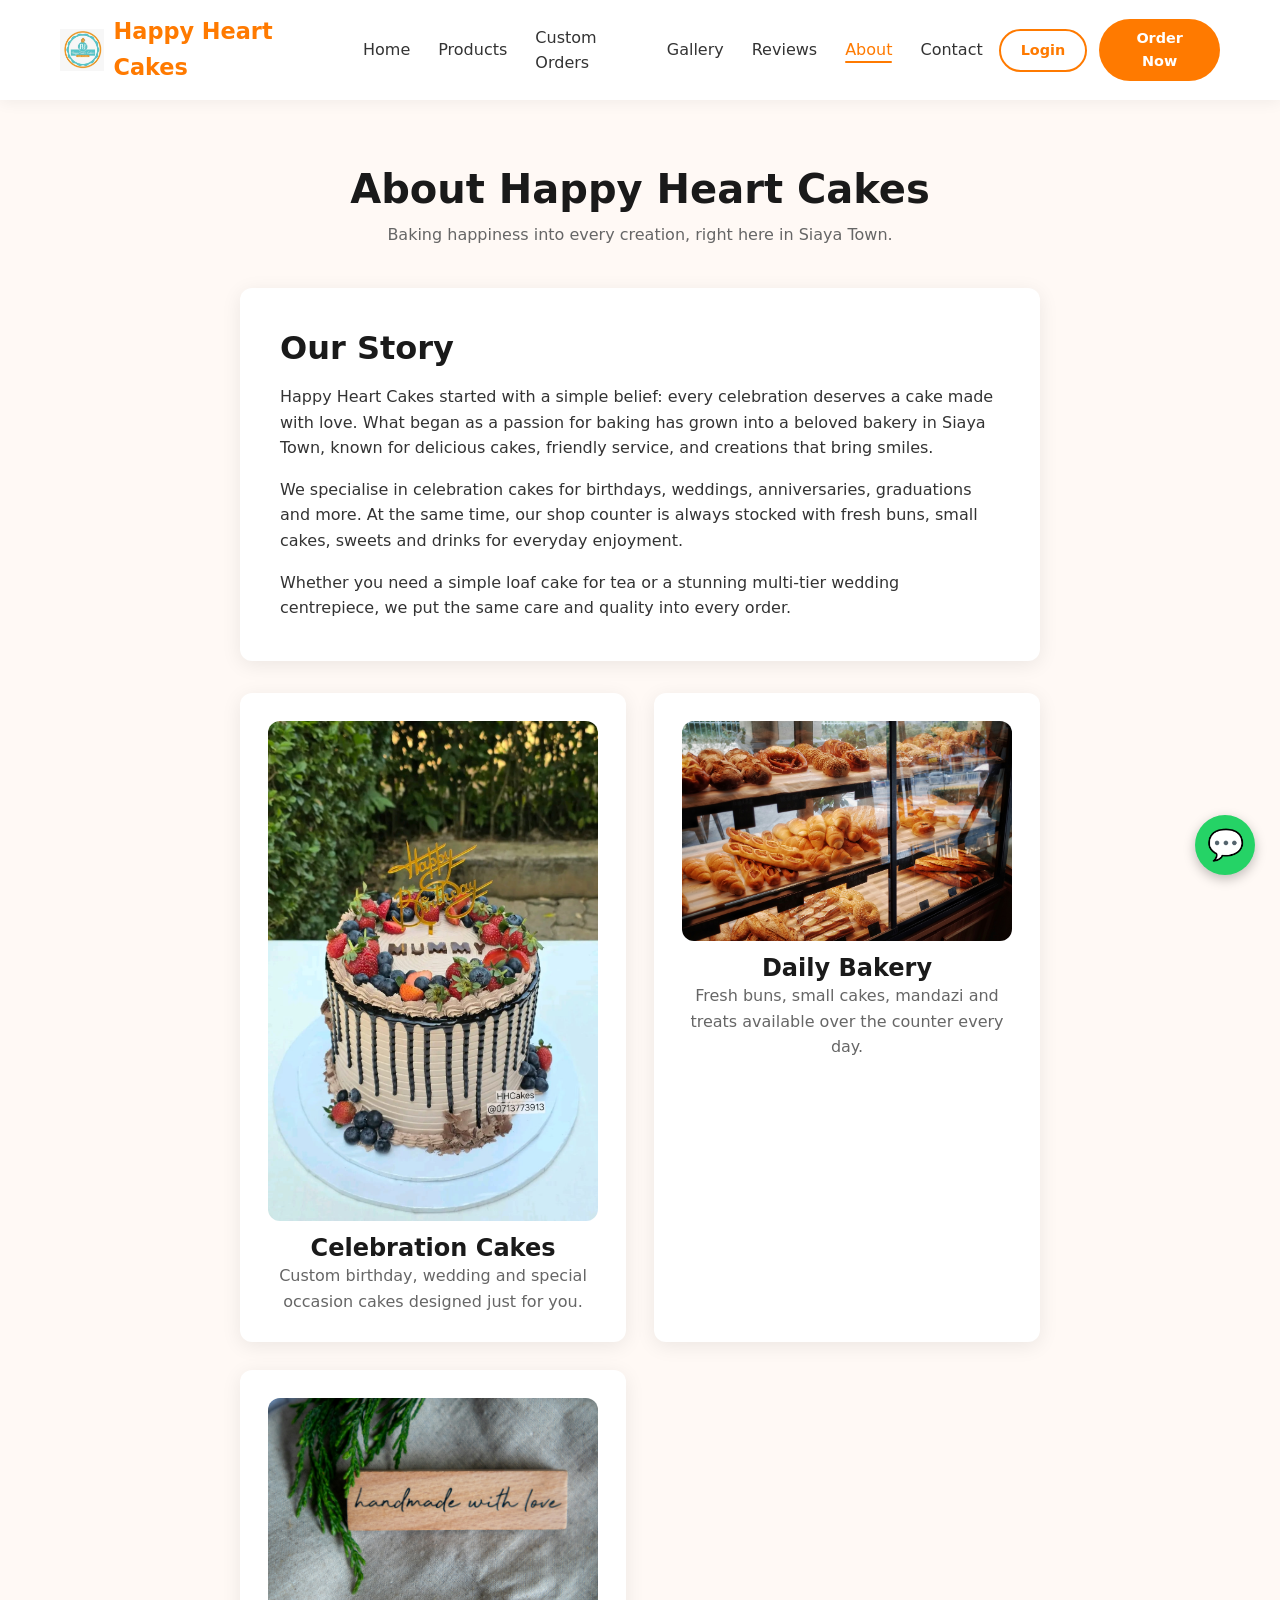
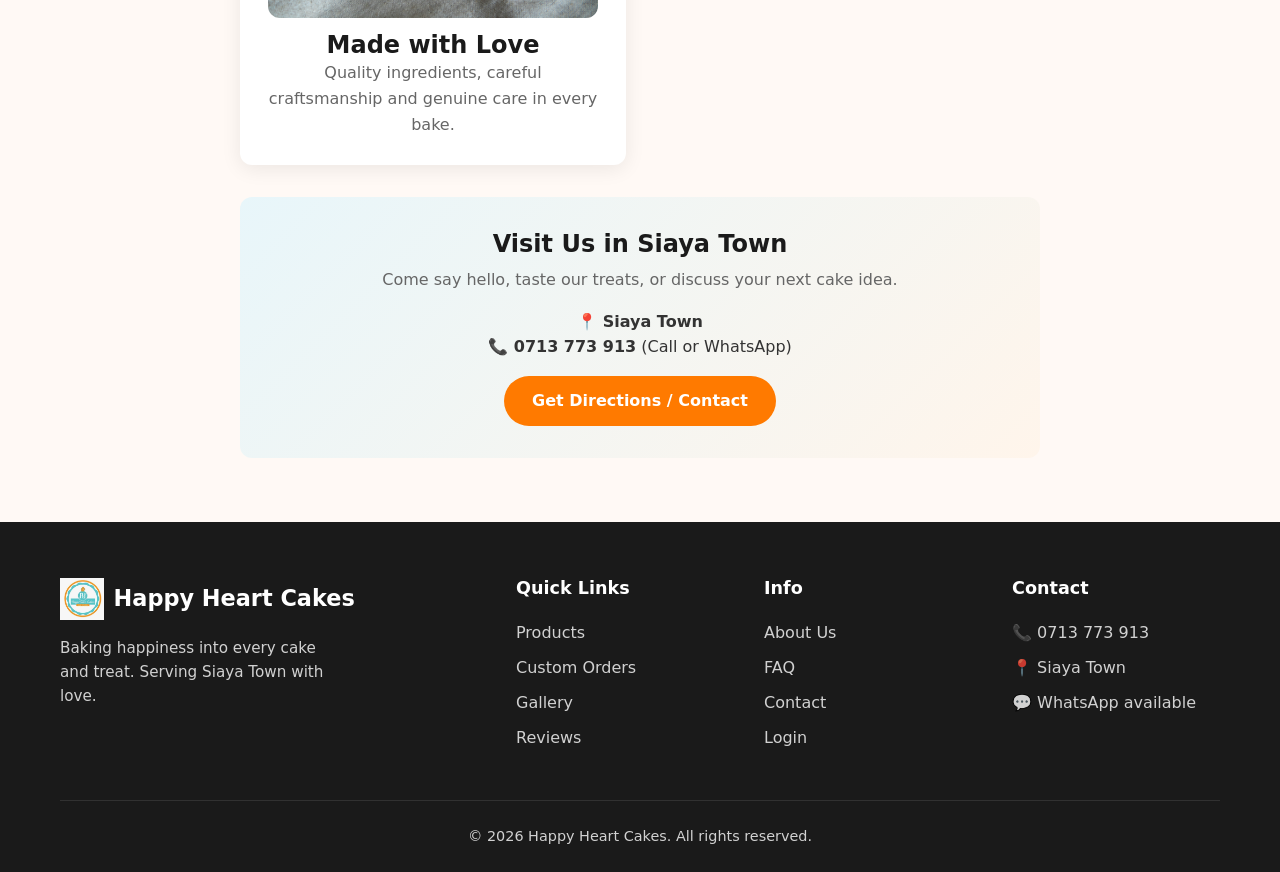
==== about.html @ def92d84 "Initial frontend" ====
<!DOCTYPE html>
<html lang="en">
<head>
  <meta charset="UTF-8">
  <meta name="viewport" content="width=device-width, initial-scale=1.0">
  <title>About Us | Happy Heart Cakes</title>
  <link rel="stylesheet" href="css/style.css">
  <link rel="icon" href="images/logo.jpeg" type="image/png">
</head>
<body>
  <header class="header">
    <div class="container">
      <nav class="navbar">
        <a href="index.html" class="logo">
  <img src="images/logo.jpeg" alt="Happy Heart Cakes" style="height: 42px; width: auto;">
  Happy Heart Cakes
</a>
        <ul class="nav-links">
          <li><a href="index.html">Home</a></li>
          <li><a href="products.html">Products</a></li>
          <li><a href="custom-order.html">Custom Orders</a></li>
          <li><a href="gallery.html">Gallery</a></li>
          <li><a href="reviews.html">Reviews</a></li>
          <li><a href="about.html" class="active">About</a></li>
          <li><a href="contact.html">Contact</a></li>
        </ul>
        <div class="nav-actions">
          <a href="login.html" class="btn btn-outline btn-sm">Login</a>
          <a href="custom-order.html" class="btn btn-primary btn-sm">Order Now</a>
          <button class="mobile-toggle">☰</button>
        </div>
      </nav>
    </div>
  </header>

  <section class="section">
    <div class="container">
      <h1 class="section-title">About Happy Heart Cakes</h1>
      <p class="section-subtitle">Baking happiness into every creation, right here in Siaya Town.</p>

      <div style="max-width: 800px; margin: 0 auto;">
        <div style="background: white; padding: 2.5rem; border-radius: var(--radius); box-shadow: var(--shadow); margin-bottom: 2rem;">
          <h2 class="mb-2">Our Story</h2>
          <p style="margin-bottom: 1rem;">Happy Heart Cakes started with a simple belief: every celebration deserves a cake made with love. What began as a passion for baking has grown into a beloved bakery in Siaya Town, known for delicious cakes, friendly service, and creations that bring smiles.</p>
          <p style="margin-bottom: 1rem;">We specialise in celebration cakes for birthdays, weddings, anniversaries, graduations and more. At the same time, our shop counter is always stocked with fresh buns, small cakes, sweets and drinks for everyday enjoyment.</p>
          <p>Whether you need a simple loaf cake for tea or a stunning multi-tier wedding centrepiece, we put the same care and quality into every order.</p>
        </div>

        <div class="product-grid" style="margin-bottom: 2rem;">
          <div style="background: white; padding: 1.75rem; border-radius: var(--radius); box-shadow: var(--shadow); text-align: center;">
            <div style="font-size: 2.5rem; margin-bottom: 0.75rem;"><img src="images/gallary12.jpeg" alt="Chocolate Fudge Cake" style="width:100%; height:100%; object-fit:cover; border-radius: 12px;"></div>
            <h3>Celebration Cakes</h3>
            <p style="color: var(--gray-600);">Custom birthday, wedding and special occasion cakes designed just for you.</p>
          </div>
          <div style="background: white; padding: 1.75rem; border-radius: var(--radius); box-shadow: var(--shadow); text-align: center;">
            <div style="font-size: 2.5rem; margin-bottom: 0.75rem;"><img src="images/daily.jpg" alt="Chocolate Fudge Cake" style="width:100%; height:100%; object-fit:cover; border-radius: 12px;"></div>
            <h3>Daily Bakery</h3>
            <p style="color: var(--gray-600);">Fresh buns, small cakes, mandazi and treats available over the counter every day.</p>
          </div>
          <div style="background: white; padding: 1.75rem; border-radius: var(--radius); box-shadow: var(--shadow); text-align: center;">
            <div style="font-size: 2.5rem; margin-bottom: 0.75rem;"><img src="images/love.jpg" alt="Chocolate Fudge Cake" style="width:100%; height:100%; object-fit:cover; border-radius: 12px;"></div>
            <h3>Made with Love</h3>
            <p style="color: var(--gray-600);">Quality ingredients, careful craftsmanship and genuine care in every bake.</p>
          </div>
        </div>

        <div style="background: linear-gradient(135deg, var(--light-blue-pale), #FFF5EB); padding: 2rem; border-radius: var(--radius); text-align: center;">
          <h3 class="mb-1">Visit Us in Siaya Town</h3>
          <p style="margin-bottom: 1rem; color: var(--gray-600);">Come say hello, taste our treats, or discuss your next cake idea.</p>
          <p><strong>📍 Siaya Town</strong></p>
          <p><strong>📞 0713 773 913</strong> (Call or WhatsApp)</p>
          <a href="contact.html" class="btn btn-primary mt-2">Get Directions / Contact</a>
        </div>
      </div>
    </div>
  </section>

  <footer class="footer">
    <div class="container">
      <div class="footer-grid">
        <div class="footer-brand">
          <a href="index.html" class="logo">
  <img src="images/logo.jpeg" alt="Happy Heart Cakes" style="height: 42px; width: auto;">
  Happy Heart Cakes
</a>
          <p>Baking happiness into every cake and treat. Serving Siaya Town with love.</p>
        </div>
        <div>
          <h4>Quick Links</h4>
          <ul>
            <li><a href="products.html">Products</a></li>
            <li><a href="custom-order.html">Custom Orders</a></li>
            <li><a href="gallery.html">Gallery</a></li>
            <li><a href="reviews.html">Reviews</a></li>
          </ul>
        </div>
        <div>
          <h4>Info</h4>
          <ul>
            <li><a href="about.html">About Us</a></li>
            <li><a href="faq.html">FAQ</a></li>
            <li><a href="contact.html">Contact</a></li>
            <li><a href="login.html">Login</a></li>
          </ul>
        </div>
        <div>
          <h4>Contact</h4>
          <ul>
            <li>📞 0713 773 913</li>
            <li>📍 Siaya Town</li>
            <li>💬 WhatsApp available</li>
          </ul>
        </div>
      </div>
      <div class="footer-bottom">
        <p>&copy; 2026 Happy Heart Cakes. All rights reserved.</p>
      </div>
    </div>
  </footer>

  <script src="js/main.js"></script>
</body>
</html>
---- css/style.css ----
/* ============================================
   Happy Heart Cakes - Main Stylesheet
   Theme: Orange, Light Blue, White
   ============================================ */

:root {
  --orange: #FF7A00;
  --orange-dark: #E56A00;
  --orange-light: #FFB366;
  --light-blue: #7EC8E3;
  --light-blue-dark: #5BB5D4;
  --light-blue-pale: #E8F6FA;
  --white: #FFFFFF;
  --off-white: #FFF9F5;
  --gray-100: #F7F7F7;
  --gray-200: #EEEEEE;
  --gray-300: #DDDDDD;
  --gray-600: #666666;
  --gray-800: #333333;
  --dark: #1A1A1A;
  --success: #28A745;
  --danger: #DC3545;
  --shadow: 0 4px 20px rgba(0, 0, 0, 0.08);
  --shadow-hover: 0 8px 30px rgba(0, 0, 0, 0.12);
  --radius: 12px;
  --radius-sm: 8px;
  --transition: all 0.3s ease;
}

* {
  margin: 0;
  padding: 0;
  box-sizing: border-box;
}

html {
  scroll-behavior: smooth;
}

body {
  font-family: 'Segoe UI', system-ui, -apple-system, sans-serif;
  background-color: var(--off-white);
  color: var(--gray-800);
  line-height: 1.6;
  min-height: 100vh;
  display: flex;
  flex-direction: column;
}

img {
  max-width: 100%;
  height: auto;
  display: block;
}

a {
  text-decoration: none;
  color: inherit;
  transition: var(--transition);
}

ul {
  list-style: none;
}

/* ========== Typography ========== */
h1, h2, h3, h4, h5 {
  font-weight: 700;
  line-height: 1.25;
  color: var(--dark);
}

h1 { font-size: 2.5rem; }
h2 { font-size: 2rem; }
h3 { font-size: 1.5rem; }
h4 { font-size: 1.25rem; }

.section-title {
  text-align: center;
  margin-bottom: 0.5rem;
}

.section-subtitle {
  text-align: center;
  color: var(--gray-600);
  margin-bottom: 2.5rem;
  max-width: 600px;
  margin-left: auto;
  margin-right: auto;
}

/* ========== Layout ========== */
.container {
  width: 100%;
  max-width: 1200px;
  margin: 0 auto;
  padding: 0 1.25rem;
}

.section {
  padding: 4rem 0;
}

.btn {
  display: inline-flex;
  align-items: center;
  justify-content: center;
  gap: 0.5rem;
  padding: 0.75rem 1.75rem;
  border: none;
  border-radius: 50px;
  font-size: 1rem;
  font-weight: 600;
  cursor: pointer;
  transition: var(--transition);
  text-align: center;
}

.btn-primary {
  background: var(--orange);
  color: var(--white);
}

.btn-primary:hover {
  background: var(--orange-dark);
  transform: translateY(-2px);
  box-shadow: var(--shadow);
}

.btn-secondary {
  background: var(--light-blue);
  color: var(--white);
}

.btn-secondary:hover {
  background: var(--light-blue-dark);
  transform: translateY(-2px);
}

.btn-outline {
  background: transparent;
  border: 2px solid var(--orange);
  color: var(--orange);
}

.btn-outline:hover {
  background: var(--orange);
  color: var(--white);
}

.btn-white {
  background: var(--white);
  color: var(--orange);
}

.btn-white:hover {
  background: var(--gray-100);
}

.btn-sm {
  padding: 0.5rem 1.25rem;
  font-size: 0.9rem;
}

.btn-block {
  width: 100%;
}

/* ========== Header / Navbar ========== */
.header {
  background: var(--white);
  box-shadow: 0 2px 15px rgba(0,0,0,0.06);
  position: sticky;
  top: 0;
  z-index: 1000;
}

.navbar {
  display: flex;
  align-items: center;
  justify-content: space-between;
  padding: 0.9rem 0;
  gap: 1rem;
}

.logo {
  display: flex;
  align-items: center;
  gap: 0.6rem;
  font-size: 1.4rem;
  font-weight: 800;
  color: var(--orange);
}

.logo-icon {
  width: 42px;
  height: 42px;
  background: linear-gradient(135deg, var(--orange), var(--orange-light));
  border-radius: 50%;
  display: flex;
  align-items: center;
  justify-content: center;
  color: white;
  font-size: 1.3rem;
  flex-shrink: 0;
}

.nav-links {
  display: flex;
  align-items: center;
  gap: 1.75rem;
}

.nav-links a {
  font-weight: 500;
  color: var(--gray-800);
  position: relative;
}

.nav-links a:hover,
.nav-links a.active {
  color: var(--orange);
}

.nav-links a.active::after {
  content: '';
  position: absolute;
  bottom: -4px;
  left: 0;
  width: 100%;
  height: 2px;
  background: var(--orange);
  border-radius: 2px;
}

.nav-actions {
  display: flex;
  align-items: center;
  gap: 0.75rem;
}

.mobile-toggle {
  display: none;
  background: none;
  border: none;
  font-size: 1.6rem;
  cursor: pointer;
  color: var(--dark);
}

/* ========== Hero ========== */
.hero {
  background: linear-gradient(135deg, var(--light-blue-pale) 0%, var(--white) 50%, #FFF0E6 100%);
  padding: 5rem 0 4rem;
  overflow: hidden;
}

.hero-content {
  display: grid;
  grid-template-columns: 1fr 1fr;
  gap: 3rem;
  align-items: center;
}

.hero-text h1 {
  font-size: 3rem;
  margin-bottom: 1rem;
  color: var(--dark);
}

.hero-text h1 span {
  color: var(--orange);
}

.hero-text p {
  font-size: 1.15rem;
  color: var(--gray-600);
  margin-bottom: 2rem;
  max-width: 480px;
}

.hero-buttons {
  display: flex;
  flex-wrap: wrap;
  gap: 1rem;
}

.hero-image {
  position: relative;
  text-align: center;
}

.hero-image .cake-placeholder {
  width: 100%;
  max-width: 420px;
  height: 380px;
  background: linear-gradient(145deg, var(--orange-light), var(--orange));
  border-radius: 30% 70% 70% 30% / 30% 30% 70% 70%;
  margin: 0 auto;
  display: flex;
  align-items: center;
  justify-content: center;
  font-size: 6rem;
  box-shadow: var(--shadow-hover);
  animation: float 4s ease-in-out infinite;
}

@keyframes float {
  0%, 100% { transform: translateY(0); }
  50% { transform: translateY(-15px); }
}

/* ========== Cards ========== */
.product-grid {
  display: grid;
  grid-template-columns: repeat(auto-fill, minmax(260px, 1fr));
  gap: 1.75rem;
}

.product-card {
  background: var(--white);
  border-radius: var(--radius);
  overflow: hidden;
  box-shadow: var(--shadow);
  transition: var(--transition);
  display: flex;
  flex-direction: column;
}

.product-card:hover {
  transform: translateY(-6px);
  box-shadow: var(--shadow-hover);
}

.product-img {
  height: 200px;
  background: linear-gradient(135deg, var(--light-blue-pale), #FFE8D6);
  display: flex;
  align-items: center;
  justify-content: center;
  font-size: 4rem;
  position: relative;
}

.product-badge {
  position: absolute;
  top: 12px;
  left: 12px;
  background: var(--orange);
  color: white;
  font-size: 0.75rem;
  font-weight: 600;
  padding: 0.25rem 0.75rem;
  border-radius: 50px;
}

.product-body {
  padding: 1.25rem;
  flex: 1;
  display: flex;
  flex-direction: column;
}

.product-body h3 {
  font-size: 1.15rem;
  margin-bottom: 0.4rem;
}

.product-body p {
  color: var(--gray-600);
  font-size: 0.9rem;
  margin-bottom: 1rem;
  flex: 1;
}

.product-footer {
  display: flex;
  align-items: center;
  justify-content: space-between;
  margin-top: auto;
}

.price {
  font-size: 1.25rem;
  font-weight: 700;
  color: var(--orange);
}

/* ========== Categories / Filters ========== */
.filters {
  display: flex;
  flex-wrap: wrap;
  gap: 0.75rem;
  justify-content: center;
  margin-bottom: 2.5rem;
}

.filter-btn {
  padding: 0.5rem 1.25rem;
  border: 2px solid var(--gray-300);
  background: white;
  border-radius: 50px;
  font-weight: 500;
  cursor: pointer;
  transition: var(--transition);
}

.filter-btn:hover,
.filter-btn.active {
  border-color: var(--orange);
  background: var(--orange);
  color: white;
}

/* ========== Forms ========== */
.form-group {
  margin-bottom: 1.25rem;
}

.form-group label {
  display: block;
  font-weight: 600;
  margin-bottom: 0.4rem;
  color: var(--gray-800);
}

.form-control {
  width: 100%;
  padding: 0.75rem 1rem;
  border: 2px solid var(--gray-300);
  border-radius: var(--radius-sm);
  font-size: 1rem;
  transition: var(--transition);
  background: white;
}

.form-control:focus {
  outline: none;
  border-color: var(--orange);
  box-shadow: 0 0 0 3px rgba(255, 122, 0, 0.15);
}

textarea.form-control {
  min-height: 120px;
  resize: vertical;
}

.form-row {
  display: grid;
  grid-template-columns: 1fr 1fr;
  gap: 1rem;
}

.upload-area {
  border: 2px dashed var(--gray-300);
  border-radius: var(--radius);
  padding: 2rem;
  text-align: center;
  cursor: pointer;
  transition: var(--transition);
  background: var(--gray-100);
}

.upload-area:hover,
.upload-area.dragover {
  border-color: var(--orange);
  background: #FFF5EB;
}

.upload-area input {
  display: none;
}

.upload-preview {
  margin-top: 1rem;
  max-width: 200px;
  border-radius: var(--radius-sm);
  display: none;
}

/* ========== Reviews ========== */
.stars {
  color: #FFB800;
  font-size: 1.1rem;
  letter-spacing: 2px;
}

.review-card {
  background: white;
  border-radius: var(--radius);
  padding: 1.5rem;
  box-shadow: var(--shadow);
}

.review-header {
  display: flex;
  align-items: center;
  gap: 1rem;
  margin-bottom: 0.75rem;
}

.review-avatar {
  width: 48px;
  height: 48px;
  border-radius: 50%;
  background: var(--light-blue);
  display: flex;
  align-items: center;
  justify-content: center;
  color: white;
  font-weight: 700;
  font-size: 1.2rem;
}

.review-meta h4 {
  font-size: 1rem;
  margin-bottom: 0.15rem;
}

.review-meta span {
  font-size: 0.85rem;
  color: var(--gray-600);
}

.review-photos {
  display: flex;
  gap: 0.5rem;
  margin-top: 1rem;
  flex-wrap: wrap;
}

.review-photos img,
.review-photos .photo-placeholder {
  width: 80px;
  height: 80px;
  border-radius: var(--radius-sm);
  object-fit: cover;
  background: var(--light-blue-pale);
  display: flex;
  align-items: center;
  justify-content: center;
  font-size: 1.5rem;
}

/* ========== Gallery ========== */
.gallery-grid {
  display: grid;
  grid-template-columns: repeat(auto-fill, minmax(280px, 1fr));
  gap: 1.5rem;
}

.gallery-item {
  position: relative;
  border-radius: var(--radius);
  overflow: hidden;
  aspect-ratio: 1;
  background: linear-gradient(135deg, var(--light-blue-pale), #FFE8D6);
  display: flex;
  align-items: center;
  justify-content: center;
  font-size: 4rem;
  box-shadow: var(--shadow);
  cursor: pointer;
  transition: var(--transition);
}

.gallery-item:hover {
  transform: scale(1.03);
  box-shadow: var(--shadow-hover);
}

.gallery-item .overlay {
  position: absolute;
  inset: 0;
  background: rgba(0,0,0,0.5);
  display: flex;
  align-items: flex-end;
  padding: 1.25rem;
  opacity: 0;
  transition: var(--transition);
  color: white;
}

.gallery-item:hover .overlay {
  opacity: 1;
}

/* ========== Auth Pages ========== */
.auth-page {
  min-height: calc(100vh - 80px);
  display: flex;
  align-items: center;
  justify-content: center;
  padding: 2rem 1rem;
  background: linear-gradient(135deg, var(--light-blue-pale), #FFF5EB);
}

.auth-card {
  background: white;
  border-radius: var(--radius);
  box-shadow: var(--shadow-hover);
  width: 100%;
  max-width: 440px;
  padding: 2.5rem;
}

.auth-tabs {
  display: flex;
  margin-bottom: 2rem;
  border-bottom: 2px solid var(--gray-200);
}

.auth-tab {
  flex: 1;
  text-align: center;
  padding: 0.75rem;
  font-weight: 600;
  cursor: pointer;
  color: var(--gray-600);
  border-bottom: 3px solid transparent;
  margin-bottom: -2px;
  transition: var(--transition);
}

.auth-tab.active {
  color: var(--orange);
  border-bottom-color: var(--orange);
}

.auth-form {
  display: none;
}

.auth-form.active {
  display: block;
}

.auth-footer {
  text-align: center;
  margin-top: 1.5rem;
  font-size: 0.95rem;
  color: var(--gray-600);
}

.auth-footer a {
  color: var(--orange);
  font-weight: 600;
}

/* ========== Dashboard ========== */
.dashboard {
  display: grid;
  grid-template-columns: 240px 1fr;
  min-height: calc(100vh - 80px);
}

.sidebar {
  background: var(--dark);
  color: white;
  padding: 1.5rem 0;
}

.sidebar-header {
  padding: 0 1.5rem 1.5rem;
  border-bottom: 1px solid rgba(255,255,255,0.1);
  margin-bottom: 1rem;
}

.sidebar-nav a {
  display: block;
  padding: 0.85rem 1.5rem;
  color: rgba(255,255,255,0.75);
  transition: var(--transition);
}

.sidebar-nav a:hover,
.sidebar-nav a.active {
  background: rgba(255,122,0,0.2);
  color: white;
  border-left: 3px solid var(--orange);
}

.dashboard-content {
  padding: 2rem;
  background: var(--gray-100);
}

.stats-grid {
  display: grid;
  grid-template-columns: repeat(auto-fit, minmax(200px, 1fr));
  gap: 1.25rem;
  margin-bottom: 2rem;
}

.stat-card {
  background: white;
  border-radius: var(--radius);
  padding: 1.5rem;
  box-shadow: var(--shadow);
}

.stat-card h3 {
  font-size: 0.9rem;
  color: var(--gray-600);
  font-weight: 500;
  margin-bottom: 0.5rem;
}

.stat-card .value {
  font-size: 1.75rem;
  font-weight: 700;
  color: var(--orange);
}

/* ========== Footer ========== */
.footer {
  background: var(--dark);
  color: rgba(255,255,255,0.8);
  padding: 3.5rem 0 1.5rem;
  margin-top: auto;
}

.footer-grid {
  display: grid;
  grid-template-columns: 2fr 1fr 1fr 1fr;
  gap: 2.5rem;
  margin-bottom: 2.5rem;
}

.footer-brand .logo {
  color: white;
  margin-bottom: 1rem;
}

.footer-brand p {
  max-width: 280px;
  font-size: 0.95rem;
}

.footer h4 {
  color: white;
  margin-bottom: 1.25rem;
  font-size: 1.1rem;
}

.footer ul li {
  margin-bottom: 0.6rem;
}

.footer a:hover {
  color: var(--orange-light);
}

.footer-bottom {
  border-top: 1px solid rgba(255,255,255,0.1);
  padding-top: 1.5rem;
  text-align: center;
  font-size: 0.9rem;
}

/* ========== Utilities ========== */
.text-center { text-align: center; }
.mb-1 { margin-bottom: 0.5rem; }
.mb-2 { margin-bottom: 1rem; }
.mb-3 { margin-bottom: 1.5rem; }
.mt-2 { margin-top: 1rem; }
.mt-3 { margin-top: 1.5rem; }
.d-flex { display: flex; }
.align-center { align-items: center; }
.gap-1 { gap: 0.5rem; }
.gap-2 { gap: 1rem; }
.badge {
  display: inline-block;
  padding: 0.25rem 0.75rem;
  border-radius: 50px;
  font-size: 0.8rem;
  font-weight: 600;
}
.badge-orange { background: #FFF0E6; color: var(--orange); }
.badge-blue { background: var(--light-blue-pale); color: var(--light-blue-dark); }

/* ========== Payment ========== */
.payment-methods {
  display: grid;
  grid-template-columns: 1fr 1fr;
  gap: 1rem;
  margin-bottom: 1.5rem;
}

.payment-option {
  border: 2px solid var(--gray-300);
  border-radius: var(--radius);
  padding: 1.25rem;
  cursor: pointer;
  text-align: center;
  transition: var(--transition);
}

.payment-option:hover,
.payment-option.selected {
  border-color: var(--orange);
  background: #FFF8F0;
}

.payment-option .icon {
  font-size: 2rem;
  margin-bottom: 0.5rem;
}

/* ========== FAQ ========== */
.faq-item {
  background: white;
  border-radius: var(--radius);
  margin-bottom: 1rem;
  box-shadow: var(--shadow);
  overflow: hidden;
}

.faq-question {
  padding: 1.25rem 1.5rem;
  font-weight: 600;
  cursor: pointer;
  display: flex;
  justify-content: space-between;
  align-items: center;
  transition: var(--transition);
}

.faq-question:hover {
  background: var(--gray-100);
}

.faq-answer {
  padding: 0 1.5rem 1.25rem;
  color: var(--gray-600);
  display: none;
}

.faq-item.open .faq-answer {
  display: block;
}

.faq-item.open .faq-question span {
  transform: rotate(45deg);
}

/* ========== Responsive ========== */
@media (max-width: 992px) {
  .hero-content {
    grid-template-columns: 1fr;
    text-align: center;
  }
  .hero-text p {
    margin-left: auto;
    margin-right: auto;
  }
  .hero-buttons {
    justify-content: center;
  }
  .footer-grid {
    grid-template-columns: 1fr 1fr;
  }
  .dashboard {
    grid-template-columns: 1fr;
  }
  .sidebar {
    display: none;
  }
}

@media (max-width: 768px) {
  h1 { font-size: 2rem; }
  .hero-text h1 { font-size: 2.2rem; }
  .nav-links {
    display: none;
    position: absolute;
    top: 100%;
    left: 0;
    right: 0;
    background: white;
    flex-direction: column;
    padding: 1rem;
    box-shadow: var(--shadow);
    gap: 0;
  }
  .nav-links.open {
    display: flex;
  }
  .nav-links a {
    padding: 0.85rem 1rem;
    border-bottom: 1px solid var(--gray-200);
  }
  .mobile-toggle {
    display: block;
  }
  .form-row {
    grid-template-columns: 1fr;
  }
  .footer-grid {
    grid-template-columns: 1fr;
  }
  .payment-methods {
    grid-template-columns: 1fr;
  }
}

@media (max-width: 480px) {
  .section { padding: 2.5rem 0; }
  .hero { padding: 3rem 0; }
  .product-grid {
    grid-template-columns: 1fr;
  }
}
/* =====================================================
   NEW UPDATES - Mobile + Loading States + Empty States
   ===================================================== */

/* Mobile improvements for cake configurators */
@media (max-width: 768px) {
  .tier-row {
    flex-direction: column;
    align-items: flex-start;
    gap: 0.3rem;
  }

  .tier-row label {
    min-width: auto;
    font-weight: 600;
  }

  .tier-row select {
    width: 100%;
  }

  .product-card .form-group {
    margin-bottom: 0.75rem;
  }

  .qty-selector {
    justify-content: flex-start;
  }

  .notes-box {
    font-size: 0.9rem;
    padding: 0.9rem 1rem;
  }

  .search-box {
    margin-bottom: 1.25rem;
  }

  .product-grid {
    grid-template-columns: 1fr;
  }
}

/* Button Loading State */
.btn.loading {
  position: relative;
  color: transparent !important;
  pointer-events: none;
}

.btn.loading::after {
  content: "";
  position: absolute;
  width: 18px;
  height: 18px;
  top: 50%;
  left: 50%;
  margin-left: -9px;
  margin-top: -9px;
  border: 2px solid rgba(255, 255, 255, 0.3);
  border-radius: 50%;
  border-top-color: #fff;
  animation: spin 0.7s linear infinite;
}

@keyframes spin {
  to {
    transform: rotate(360deg);
  }
}

/* Better Empty States */
.empty-state {
  text-align: center;
  padding: 3.5rem 1.5rem;
  background: white;
  border-radius: var(--radius);
  box-shadow: var(--shadow);
}

.empty-state .emoji {
  font-size: 3.5rem;
  margin-bottom: 1rem;
}

.empty-state h3 {
  margin-bottom: 0.5rem;
}

.empty-state p {
  color: var(--gray-600);
  margin-bottom: 1.5rem;
}

/* Search box polish */
.search-box {
  max-width: 420px;
  margin: 0 auto 1.75rem;
  position: relative;
}

.search-box input {
  width: 100%;
  padding: 0.8rem 1rem 0.8rem 2.7rem;
  border: 1px solid var(--gray-300);
  border-radius: 50px;
  font-size: 1rem;
  transition: border-color 0.2s, box-shadow 0.2s;
}

.search-box input:focus {
  outline: none;
  border-color: var(--orange);
  box-shadow: 0 0 0 3px rgba(255, 122, 0, 0.15);
}

.search-box::before {
  content: "🔍";
  position: absolute;
  left: 14px;
  top: 50%;
  transform: translateY(-50%);
  font-size: 1rem;
}

/* Notes box */
.notes-box {
  background: #fff8f0;
  border-left: 4px solid var(--orange);
  padding: 1rem 1.25rem;
  border-radius: 8px;
  margin-bottom: 2rem;
  font-size: 0.95rem;
  line-height: 1.6;
}
/* =====================================================
   MEDIUM PRIORITY UPDATES
   Toast + Mobile + Button states
   ===================================================== */

/* Toast Notification */
.toast {
  position: fixed;
  bottom: 30px;
  left: 50%;
  transform: translateX(-50%) translateY(100px);
  background: #222;
  color: white;
  padding: 0.9rem 1.5rem;
  border-radius: 50px;
  font-size: 0.95rem;
  font-weight: 500;
  box-shadow: 0 8px 25px rgba(0,0,0,0.25);
  z-index: 99999;
  opacity: 0;
  transition: all 0.35s ease;
  pointer-events: none;
  max-width: 90%;
  text-align: center;
}

.toast.show {
  transform: translateX(-50%) translateY(0);
  opacity: 1;
}

.toast.success {
  background: #25D366;
}

.toast.error {
  background: #e74c3c;
}

/* Better mobile spacing for Checkout */
@media (max-width: 768px) {
  .section .container {
    padding-left: 1rem;
    padding-right: 1rem;
  }

  .form-group {
    margin-bottom: 1.1rem;
  }

  .form-control {
    font-size: 16px; /* prevents zoom on iOS */
  }

  #confirmOrderBtn {
    margin-bottom: 2rem;
  }

  .product-footer {
    flex-wrap: wrap;
    gap: 0.5rem;
  }
}

/* Disabled Add to Cart state */
.btn:disabled,
.btn.loading {
  opacity: 0.7;
  cursor: not-allowed;
}
/* Print styles for Order Confirmation */
@media print {
  .header,
  .footer,
  .btn,
  #whatsapp-float,
  .mobile-toggle {
    display: none !important;
  }
  body {
    background: white;
  }
  #order-details {
    box-shadow: none !important;
    border: 1px solid #ddd;
  }
}
/* Dark Mode */
body.dark-mode {
  --gray-100: #1a1a1a;
  --gray-200: #2a2a2a;
  --gray-600: #bbb;
  background: #121212;
  color: #eee;
}
body.dark-mode .header,
body.dark-mode .footer,
body.dark-mode .product-card,
body.dark-mode .admin-section,
body.dark-mode .cart-summary,
body.dark-mode .auth-card {
  background: #1e1e1e !important;
  color: #eee;
}
body.dark-mode .form-control {
  background: #2a2a2a;
  color: #eee;
  border-color: #444;
}
body.dark-mode .btn-outline {
  color: #eee;
  border-color: #666;
}
/* Better keyboard focus */
a:focus,
button:focus,
input:focus,
select:focus,
textarea:focus {
  outline: 3px solid var(--orange);
  outline-offset: 2px;
}
/* =====================================================
   Hero - 3 Circular Images (Text left, images right)
   ===================================================== */

.hero-circles {
  display: flex;
  align-items: center;
  justify-content: center;
  gap: 14px;
}

.hero-circle {
  width: 110px;
  height: 110px;
  border-radius: 50%;
  object-fit: cover;
  border: 4px solid white;
  box-shadow: 0 8px 20px rgba(0, 0, 0, 0.12);
}

/* Middle image larger */
.hero-circle-main {
  width: 145px;
  height: 145px;
  border-width: 5px;
  box-shadow: 0 10px 25px rgba(0, 0, 0, 0.15);
}

/* Mobile */
@media (max-width: 768px) {
  .hero-circles {
    margin-top: 1.5rem;
  }
  .hero-circle {
    width: 85px;
    height: 85px;
  }
  .hero-circle-main {
    width: 110px;
    height: 110px;
  }
}
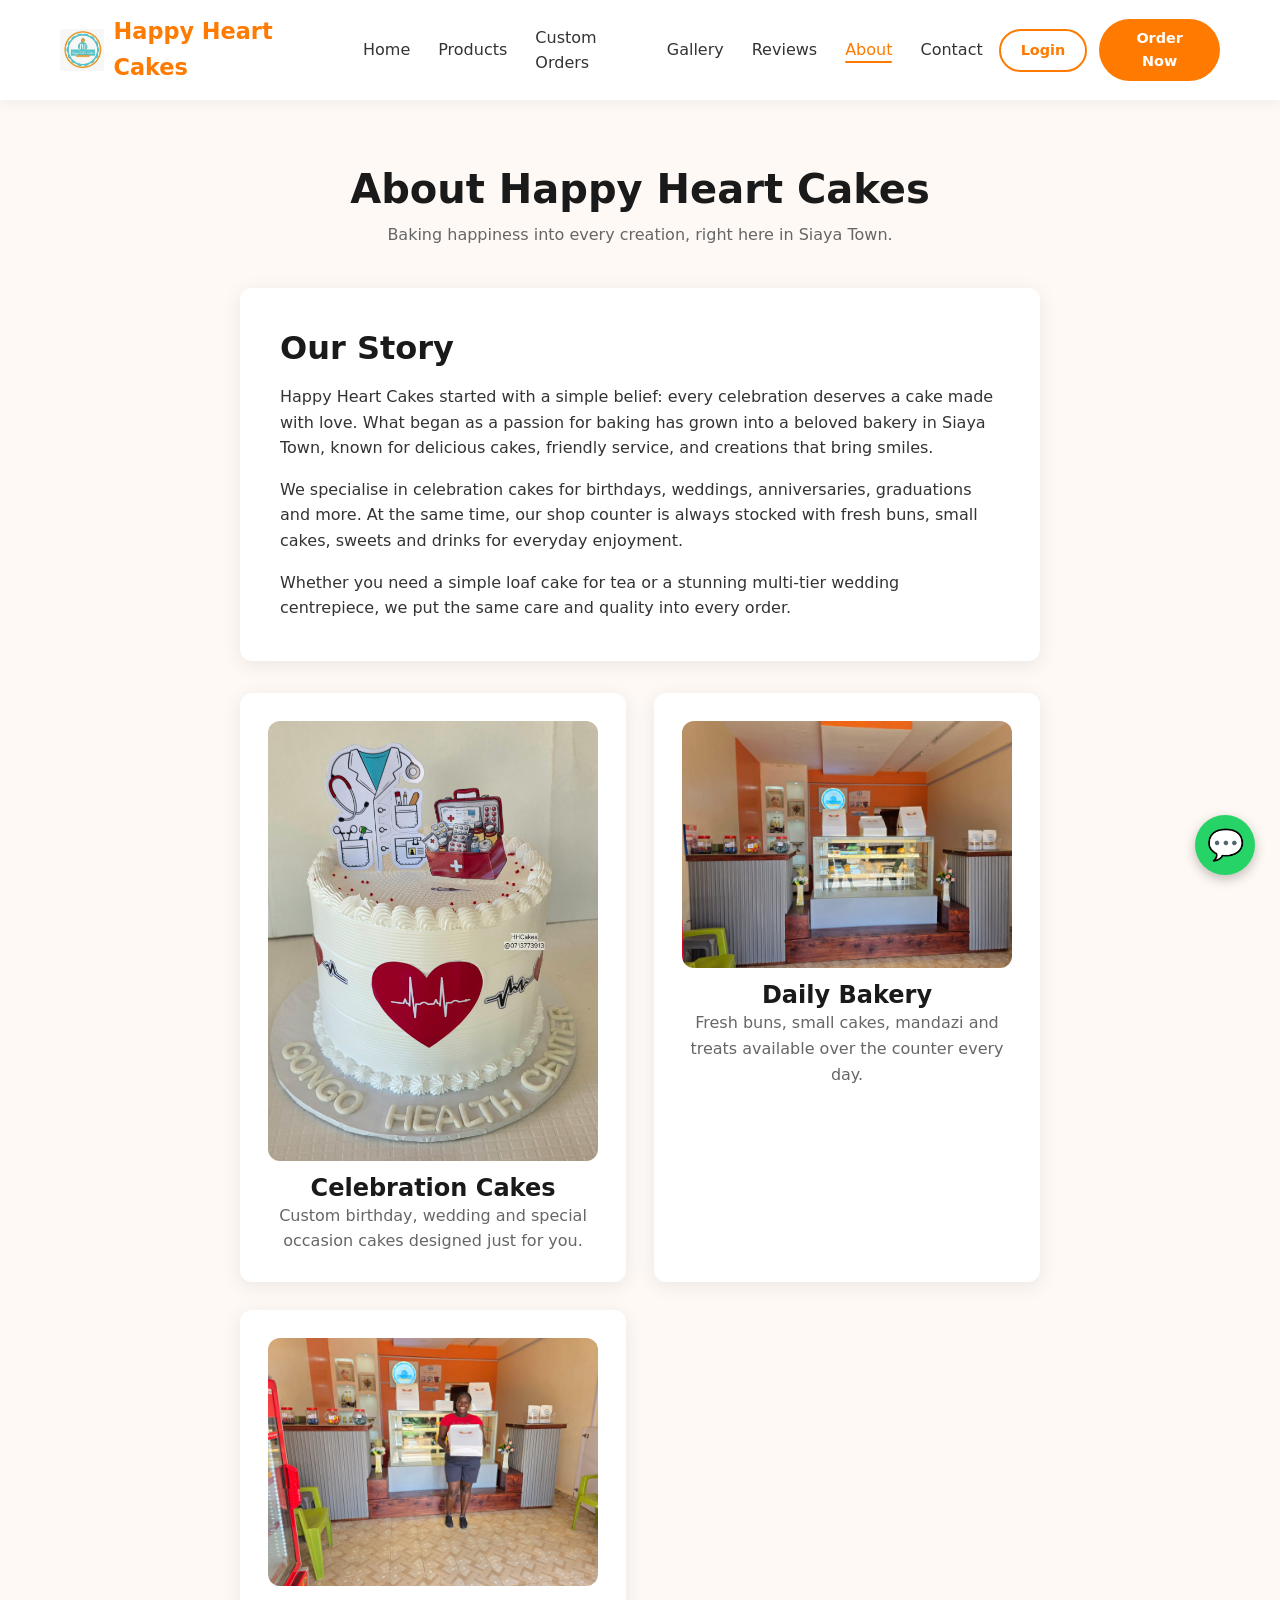
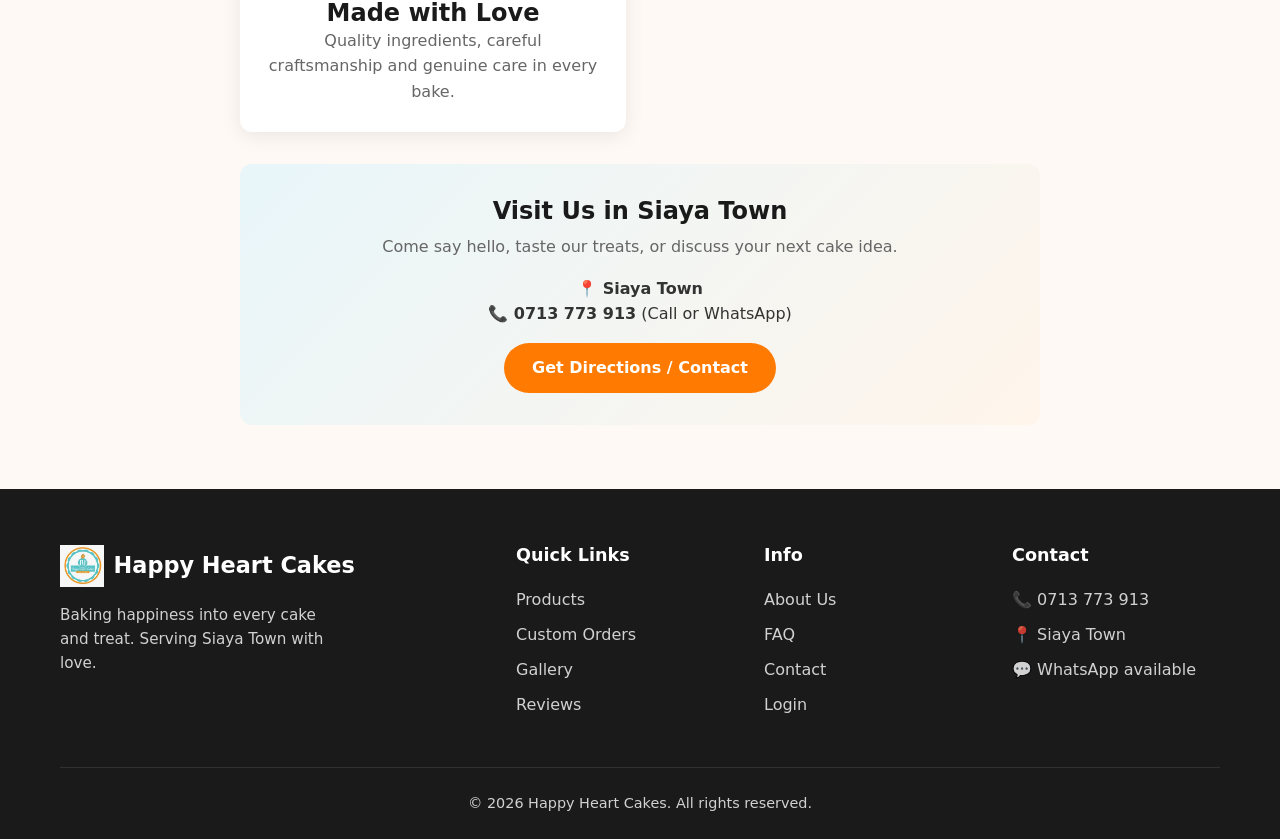
==== commit aedbc36c: "Update images and text" ====
--- a/about.html
+++ b/about.html
@@ -48,17 +48,17 @@
 
         <div class="product-grid" style="margin-bottom: 2rem;">
           <div style="background: white; padding: 1.75rem; border-radius: var(--radius); box-shadow: var(--shadow); text-align: center;">
-            <div style="font-size: 2.5rem; margin-bottom: 0.75rem;"><img src="images/gallary12.jpeg" alt="Chocolate Fudge Cake" style="width:100%; height:100%; object-fit:cover; border-radius: 12px;"></div>
+            <div style="font-size: 2.5rem; margin-bottom: 0.75rem;"><img src="images/about.jpeg" alt="Chocolate Fudge Cake" style="width:100%; height:100%; object-fit:cover; border-radius: 12px;"></div>
             <h3>Celebration Cakes</h3>
             <p style="color: var(--gray-600);">Custom birthday, wedding and special occasion cakes designed just for you.</p>
           </div>
           <div style="background: white; padding: 1.75rem; border-radius: var(--radius); box-shadow: var(--shadow); text-align: center;">
-            <div style="font-size: 2.5rem; margin-bottom: 0.75rem;"><img src="images/daily.jpg" alt="Chocolate Fudge Cake" style="width:100%; height:100%; object-fit:cover; border-radius: 12px;"></div>
+            <div style="font-size: 2.5rem; margin-bottom: 0.75rem;"><img src="images/bake.jpeg" alt="Chocolate Fudge Cake" style="width:100%; height:100%; object-fit:cover; border-radius: 12px;"></div>
             <h3>Daily Bakery</h3>
             <p style="color: var(--gray-600);">Fresh buns, small cakes, mandazi and treats available over the counter every day.</p>
           </div>
           <div style="background: white; padding: 1.75rem; border-radius: var(--radius); box-shadow: var(--shadow); text-align: center;">
-            <div style="font-size: 2.5rem; margin-bottom: 0.75rem;"><img src="images/love.jpg" alt="Chocolate Fudge Cake" style="width:100%; height:100%; object-fit:cover; border-radius: 12px;"></div>
+            <div style="font-size: 2.5rem; margin-bottom: 0.75rem;"><img src="images/made.jpeg" alt="Chocolate Fudge Cake" style="width:100%; height:100%; object-fit:cover; border-radius: 12px;"></div>
             <h3>Made with Love</h3>
             <p style="color: var(--gray-600);">Quality ingredients, careful craftsmanship and genuine care in every bake.</p>
           </div>
--- a/css/style.css
+++ b/css/style.css
@@ -35,6 +35,8 @@
 
 html {
   scroll-behavior: smooth;
+  max-width: 100%;
+  overflow-x: hidden;
 }
 
 body {
@@ -45,6 +47,8 @@
   min-height: 100vh;
   display: flex;
   flex-direction: column;
+  max-width: 100%;
+  overflow-x: hidden;
 }
 
 img {
@@ -181,6 +185,7 @@
   justify-content: space-between;
   padding: 0.9rem 0;
   gap: 1rem;
+  position: relative;
 }
 
 .logo {
@@ -844,121 +849,16 @@
   transform: rotate(45deg);
 }
 
-/* ========== Responsive ========== */
-@media (max-width: 992px) {
-  .hero-content {
-    grid-template-columns: 1fr;
-    text-align: center;
-  }
-  .hero-text p {
-    margin-left: auto;
-    margin-right: auto;
-  }
-  .hero-buttons {
-    justify-content: center;
-  }
-  .footer-grid {
-    grid-template-columns: 1fr 1fr;
-  }
-  .dashboard {
-    grid-template-columns: 1fr;
-  }
-  .sidebar {
-    display: none;
-  }
-}
-
-@media (max-width: 768px) {
-  h1 { font-size: 2rem; }
-  .hero-text h1 { font-size: 2.2rem; }
-  .nav-links {
-    display: none;
-    position: absolute;
-    top: 100%;
-    left: 0;
-    right: 0;
-    background: white;
-    flex-direction: column;
-    padding: 1rem;
-    box-shadow: var(--shadow);
-    gap: 0;
-  }
-  .nav-links.open {
-    display: flex;
-  }
-  .nav-links a {
-    padding: 0.85rem 1rem;
-    border-bottom: 1px solid var(--gray-200);
-  }
-  .mobile-toggle {
-    display: block;
-  }
-  .form-row {
-    grid-template-columns: 1fr;
-  }
-  .footer-grid {
-    grid-template-columns: 1fr;
-  }
-  .payment-methods {
-    grid-template-columns: 1fr;
-  }
-}
-
-@media (max-width: 480px) {
-  .section { padding: 2.5rem 0; }
-  .hero { padding: 3rem 0; }
-  .product-grid {
-    grid-template-columns: 1fr;
-  }
-}
 /* =====================================================
-   NEW UPDATES - Mobile + Loading States + Empty States
+   NEW UPDATES - Loading, Empty, Search, Notes
    ===================================================== */
 
-/* Mobile improvements for cake configurators */
-@media (max-width: 768px) {
-  .tier-row {
-    flex-direction: column;
-    align-items: flex-start;
-    gap: 0.3rem;
-  }
-
-  .tier-row label {
-    min-width: auto;
-    font-weight: 600;
-  }
-
-  .tier-row select {
-    width: 100%;
-  }
-
-  .product-card .form-group {
-    margin-bottom: 0.75rem;
-  }
-
-  .qty-selector {
-    justify-content: flex-start;
-  }
-
-  .notes-box {
-    font-size: 0.9rem;
-    padding: 0.9rem 1rem;
-  }
-
-  .search-box {
-    margin-bottom: 1.25rem;
-  }
-
-  .product-grid {
-    grid-template-columns: 1fr;
-  }
-}
-
-/* Button Loading State */
 .btn.loading {
   position: relative;
   color: transparent !important;
   pointer-events: none;
+  opacity: 0.7;
+  cursor: not-allowed;
 }
 
 .btn.loading::after {
@@ -977,12 +877,14 @@
 }
 
 @keyframes spin {
-  to {
-    transform: rotate(360deg);
-  }
-}
-
-/* Better Empty States */
+  to { transform: rotate(360deg); }
+}
+
+.btn:disabled {
+  opacity: 0.7;
+  cursor: not-allowed;
+}
+
 .empty-state {
   text-align: center;
   padding: 3.5rem 1.5rem;
@@ -1005,7 +907,6 @@
   margin-bottom: 1.5rem;
 }
 
-/* Search box polish */
 .search-box {
   max-width: 420px;
   margin: 0 auto 1.75rem;
@@ -1036,7 +937,6 @@
   font-size: 1rem;
 }
 
-/* Notes box */
 .notes-box {
   background: #fff8f0;
   border-left: 4px solid var(--orange);
@@ -1046,12 +946,8 @@
   font-size: 0.95rem;
   line-height: 1.6;
 }
-/* =====================================================
-   MEDIUM PRIORITY UPDATES
-   Toast + Mobile + Button states
-   ===================================================== */
-
-/* Toast Notification */
+
+/* Toast */
 .toast {
   position: fixed;
   bottom: 30px;
@@ -1077,46 +973,10 @@
   opacity: 1;
 }
 
-.toast.success {
-  background: #25D366;
-}
-
-.toast.error {
-  background: #e74c3c;
-}
-
-/* Better mobile spacing for Checkout */
-@media (max-width: 768px) {
-  .section .container {
-    padding-left: 1rem;
-    padding-right: 1rem;
-  }
-
-  .form-group {
-    margin-bottom: 1.1rem;
-  }
-
-  .form-control {
-    font-size: 16px; /* prevents zoom on iOS */
-  }
-
-  #confirmOrderBtn {
-    margin-bottom: 2rem;
-  }
-
-  .product-footer {
-    flex-wrap: wrap;
-    gap: 0.5rem;
-  }
-}
-
-/* Disabled Add to Cart state */
-.btn:disabled,
-.btn.loading {
-  opacity: 0.7;
-  cursor: not-allowed;
-}
-/* Print styles for Order Confirmation */
+.toast.success { background: #25D366; }
+.toast.error { background: #e74c3c; }
+
+/* Print */
 @media print {
   .header,
   .footer,
@@ -1125,14 +985,13 @@
   .mobile-toggle {
     display: none !important;
   }
-  body {
-    background: white;
-  }
+  body { background: white; }
   #order-details {
     box-shadow: none !important;
     border: 1px solid #ddd;
   }
 }
+
 /* Dark Mode */
 body.dark-mode {
   --gray-100: #1a1a1a;
@@ -1159,7 +1018,8 @@
   color: #eee;
   border-color: #666;
 }
-/* Better keyboard focus */
+
+/* Keyboard focus */
 a:focus,
 button:focus,
 input:focus,
@@ -1168,15 +1028,14 @@
   outline: 3px solid var(--orange);
   outline-offset: 2px;
 }
-/* =====================================================
-   Hero - 3 Circular Images (Text left, images right)
-   ===================================================== */
-
+
+/* Hero circles */
 .hero-circles {
   display: flex;
   align-items: center;
   justify-content: center;
   gap: 14px;
+  flex-wrap: wrap;
 }
 
 .hero-circle {
@@ -1188,7 +1047,6 @@
   box-shadow: 0 8px 20px rgba(0, 0, 0, 0.12);
 }
 
-/* Middle image larger */
 .hero-circle-main {
   width: 145px;
   height: 145px;
@@ -1196,17 +1054,300 @@
   box-shadow: 0 10px 25px rgba(0, 0, 0, 0.15);
 }
 
-/* Mobile */
+/* ========== RESPONSIVE ========== */
+@media (max-width: 992px) {
+  .hero-content {
+    grid-template-columns: 1fr;
+    text-align: center;
+  }
+
+  .hero-text p {
+    margin-left: auto;
+    margin-right: auto;
+  }
+
+  .hero-buttons {
+    justify-content: center;
+  }
+
+  .footer-grid {
+    grid-template-columns: 1fr 1fr;
+  }
+
+  .dashboard {
+    grid-template-columns: 1fr;
+  }
+
+  .sidebar {
+    display: none;
+  }
+}
+
 @media (max-width: 768px) {
+  h1 { font-size: 1.85rem; }
+  h2 { font-size: 1.5rem; }
+  h3 { font-size: 1.25rem; }
+
+  .container {
+    padding-left: 1rem;
+    padding-right: 1rem;
+  }
+
+  .section {
+    padding: 2.25rem 0;
+  }
+
+  .section-title {
+    font-size: 1.6rem;
+    line-height: 1.25;
+  }
+
+  .section-subtitle {
+    font-size: 0.95rem;
+    margin-bottom: 1.5rem;
+  }
+
+  .hero {
+    padding: 2.5rem 0 2rem;
+  }
+
+  .hero-text h1 {
+    font-size: 1.9rem;
+  }
+
+  .hero-text p {
+    font-size: 1rem;
+    margin-bottom: 1.25rem;
+  }
+
+  .hero-buttons {
+    flex-direction: column;
+    align-items: stretch;
+  }
+
+  .hero-buttons .btn {
+    width: 100%;
+  }
+
   .hero-circles {
-    margin-top: 1.5rem;
-  }
+    margin-top: 1.25rem;
+    gap: 10px;
+  }
+
   .hero-circle {
     width: 85px;
     height: 85px;
   }
+
   .hero-circle-main {
     width: 110px;
     height: 110px;
   }
+
+  /* Navbar + mobile menu (.open matches main.js) */
+  .navbar {
+    flex-wrap: wrap;
+    gap: 0.5rem;
+  }
+
+  .logo {
+    font-size: 1rem;
+  }
+
+  .logo img {
+    height: 32px !important;
+  }
+
+  .nav-links {
+    display: none;
+    position: absolute;
+    top: 100%;
+    left: 0;
+    right: 0;
+    background: white;
+    flex-direction: column;
+    align-items: stretch;
+    padding: 0.5rem 1rem 1rem;
+    box-shadow: var(--shadow);
+    gap: 0;
+    z-index: 1001;
+  }
+
+  .nav-links.open {
+    display: flex;
+  }
+
+  .nav-links a {
+    padding: 0.85rem 0.5rem;
+    border-bottom: 1px solid var(--gray-200);
+  }
+
+  .nav-links a.active::after {
+    display: none;
+  }
+
+  .mobile-toggle {
+    display: block;
+  }
+
+  .nav-actions {
+    gap: 0.4rem;
+  }
+
+  .nav-actions .btn {
+    padding: 0.45rem 0.7rem;
+    font-size: 0.8rem;
+  }
+
+  /* Grids */
+  .product-grid,
+  .gallery-grid,
+  .stats-grid,
+  .payment-methods,
+  .form-row,
+  .footer-grid {
+    grid-template-columns: 1fr !important;
+  }
+
+  /* Force single column for inline style grids */
+  [style*="grid-template-columns"] {
+    grid-template-columns: 1fr !important;
+  }
+
+  .product-card,
+  .review-card,
+  .admin-section {
+    padding: 1rem;
+  }
+
+  .product-footer {
+    flex-wrap: wrap;
+    gap: 0.5rem;
+  }
+
+  .filters {
+    gap: 0.5rem;
+  }
+
+  .filter-btn {
+    padding: 0.4rem 0.9rem;
+    font-size: 0.85rem;
+  }
+
+  /* Forms */
+  .form-group {
+    margin-bottom: 1rem;
+  }
+
+  .form-control {
+    font-size: 16px; /* prevents iOS zoom */
+  }
+
+  textarea.form-control {
+    min-height: 110px;
+  }
+
+  .auth-card {
+    padding: 1.5rem;
+  }
+
+  /* Tables scroll instead of crushing */
+  table {
+    display: block;
+    width: 100%;
+    overflow-x: auto;
+    -webkit-overflow-scrolling: touch;
+  }
+
+  th, td {
+    padding: 0.6rem;
+    font-size: 0.85rem;
+  }
+
+  /* Dashboard */
+  .dashboard {
+    display: block;
+  }
+
+  .dashboard-content {
+    padding: 1rem;
+  }
+
+  /* Checkout payment labels */
+  #label-paynow,
+  #label-pod,
+  #label-mpesa,
+  #label-card {
+    min-width: 100% !important;
+  }
+
+  #confirmOrderBtn {
+    margin-bottom: 2rem;
+  }
+
+  /* Product configurators */
+  .tier-row {
+    flex-direction: column;
+    align-items: flex-start;
+    gap: 0.3rem;
+  }
+
+  .tier-row label {
+    min-width: auto;
+    font-weight: 600;
+  }
+
+  .tier-row select {
+    width: 100%;
+  }
+
+  .qty-selector {
+    justify-content: flex-start;
+  }
+
+  .notes-box {
+    font-size: 0.9rem;
+    padding: 0.9rem 1rem;
+  }
+
+  .btn {
+    white-space: normal;
+  }
+}
+
+@media (max-width: 480px) {
+  .section {
+    padding: 2rem 0;
+  }
+
+  .hero {
+    padding: 2rem 0;
+  }
+
+  .section-title {
+    font-size: 1.4rem;
+  }
+
+  .hero-text h1 {
+    font-size: 1.65rem;
+  }
+
+  .product-grid {
+    grid-template-columns: 1fr;
+  }
+
+  .btn-sm {
+    padding: 0.4rem 0.65rem;
+    font-size: 0.78rem;
+  }
+
+  .hero-circle {
+    width: 72px;
+    height: 72px;
+  }
+
+  .hero-circle-main {
+    width: 92px;
+    height: 92px;
+  }
 }
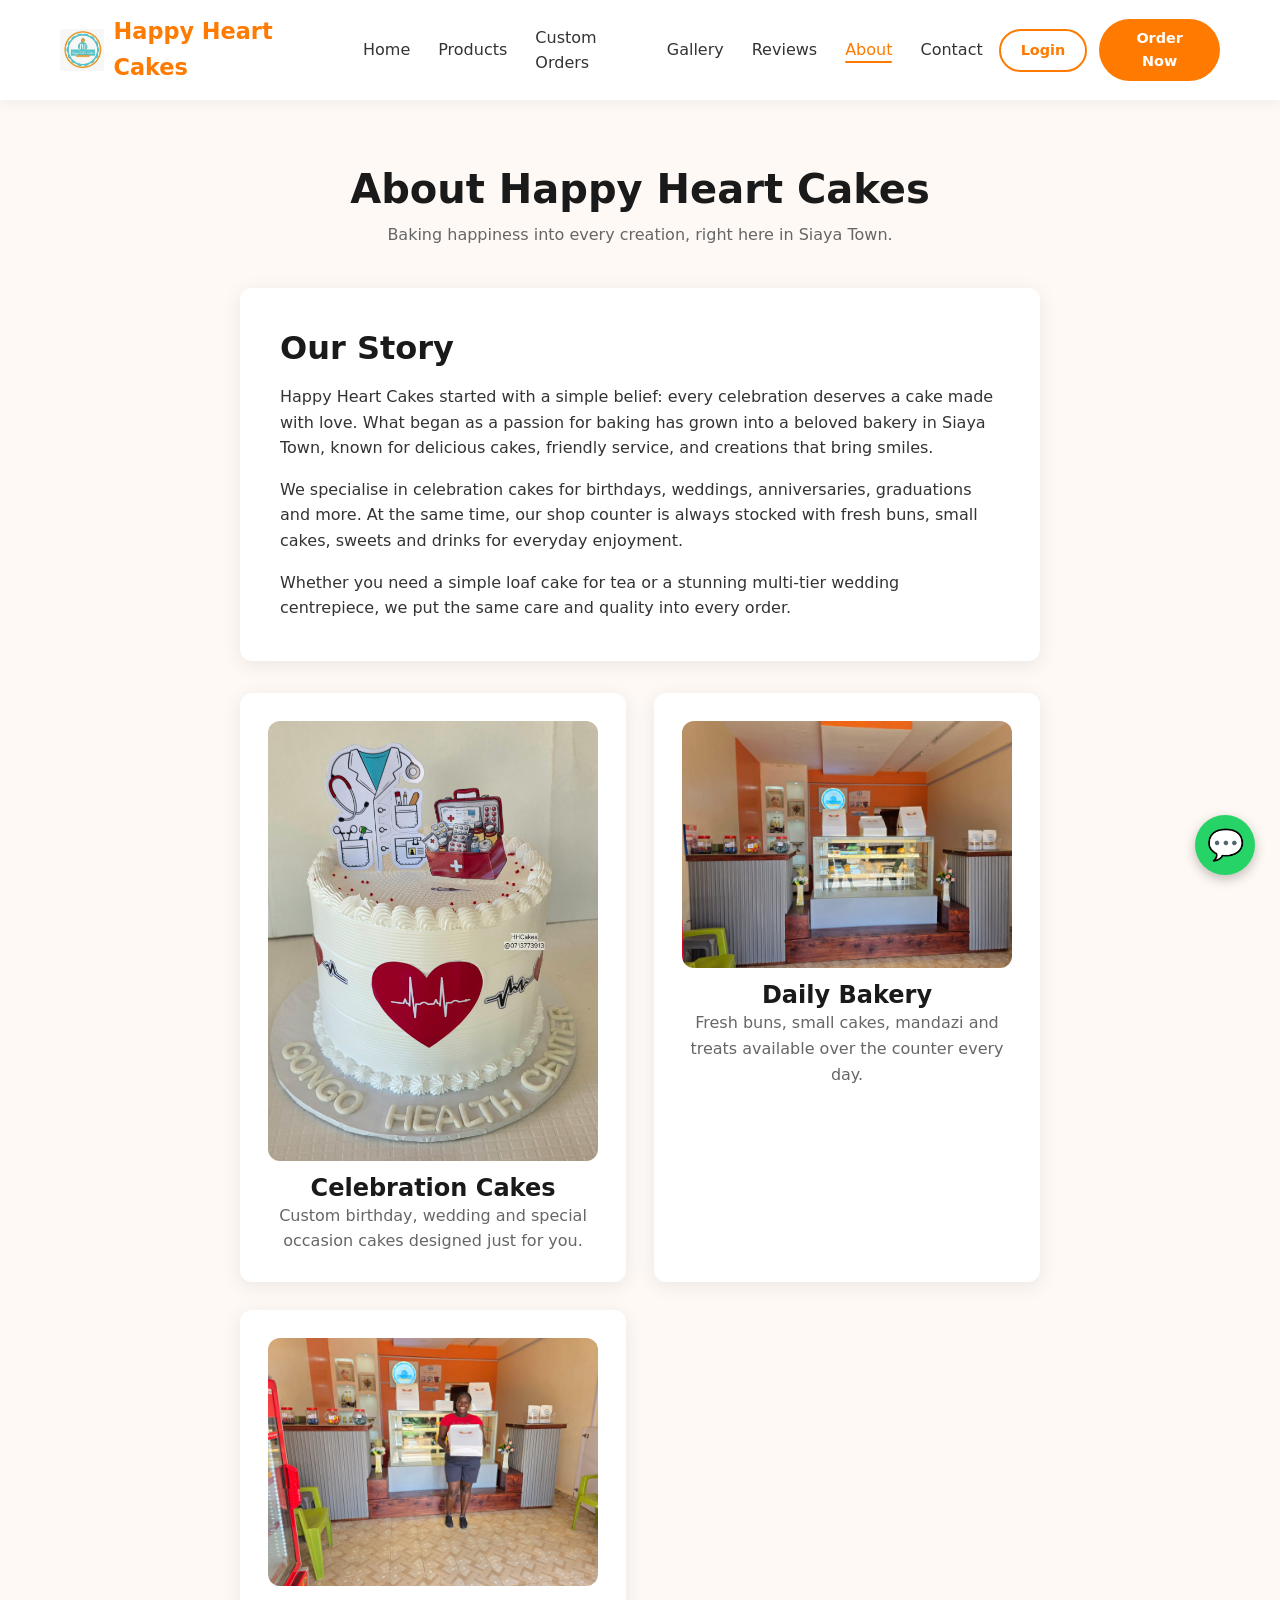
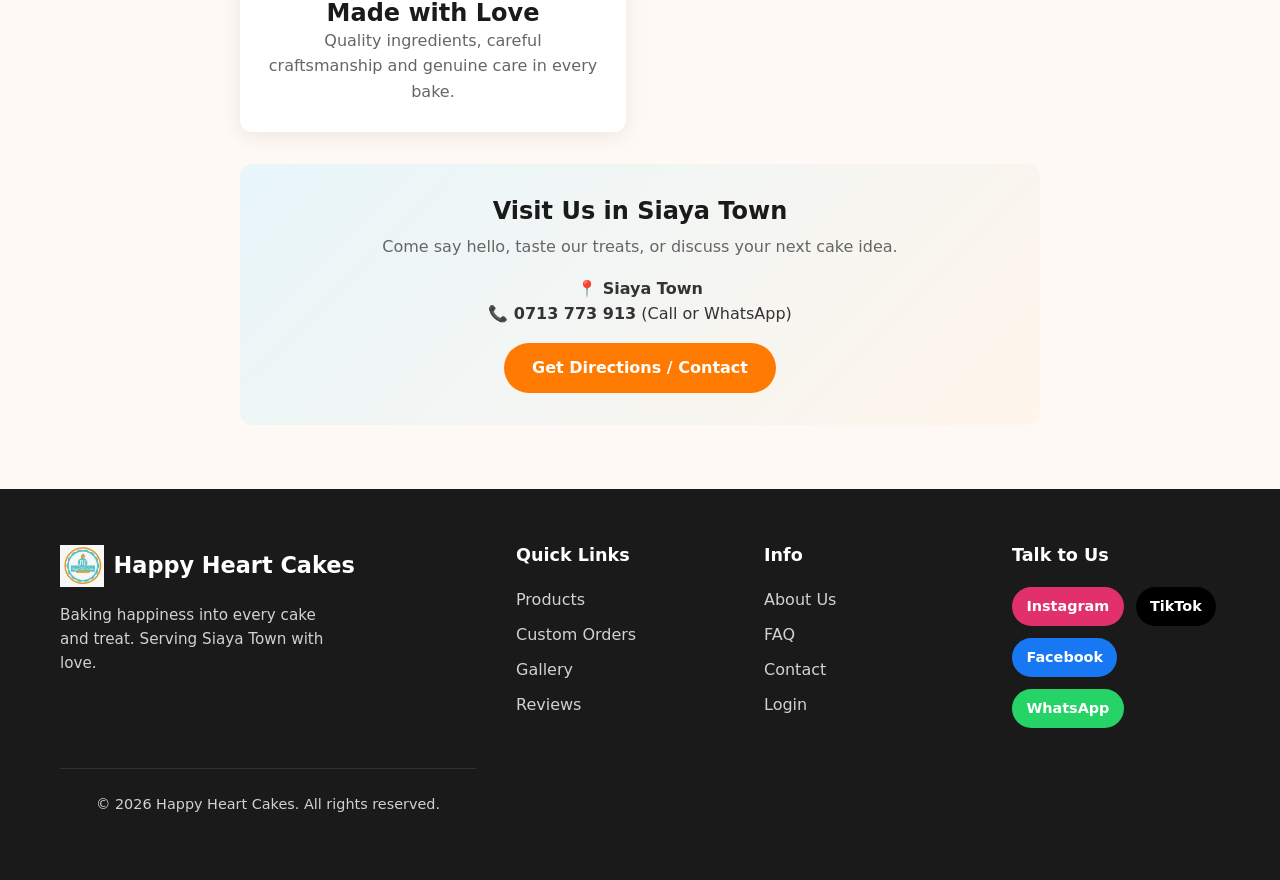
==== commit 153c223e: "Add social media talk to us links" ====
--- a/about.html
+++ b/about.html
@@ -104,14 +104,27 @@
           </ul>
         </div>
         <div>
-          <h4>Contact</h4>
-          <ul>
-            <li>📞 0713 773 913</li>
-            <li>📍 Siaya Town</li>
-            <li>💬 WhatsApp available</li>
-          </ul>
-        </div>
-      </div>
+  <h4>Talk to Us</h4>
+  <div style="display:flex; gap:0.75rem; flex-wrap:wrap; margin-top:0.5rem;">
+    <a href="https://www.instagram.com/happy_heart_cakes" target="_blank" rel="noopener"
+       style="background:#E1306C; color:white; padding:0.5rem 0.9rem; border-radius:50px; font-weight:600; font-size:0.9rem;">
+      Instagram
+    </a>
+    <a href="https://www.tiktok.com/@happy.heart.cakes" target="_blank" rel="noopener"
+       style="background:#000; color:white; padding:0.5rem 0.9rem; border-radius:50px; font-weight:600; font-size:0.9rem;">
+      TikTok
+    </a>
+    <a href="https://www.facebook.com/Happy Heart Cakes" target="_blank" rel="noopener"
+       style="background:#1877F2; color:white; padding:0.5rem 0.9rem; border-radius:50px; font-weight:600; font-size:0.9rem;">
+      Facebook
+    </a>
+    <a href="https://wa.me/254713773913" target="_blank" rel="noopener"
+       style="background:#25D366; color:white; padding:0.5rem 0.9rem; border-radius:50px; font-weight:600; font-size:0.9rem;">
+      WhatsApp
+    </a>
+  </div>
+</div>
+
       <div class="footer-bottom">
         <p>&copy; 2026 Happy Heart Cakes. All rights reserved.</p>
       </div>
